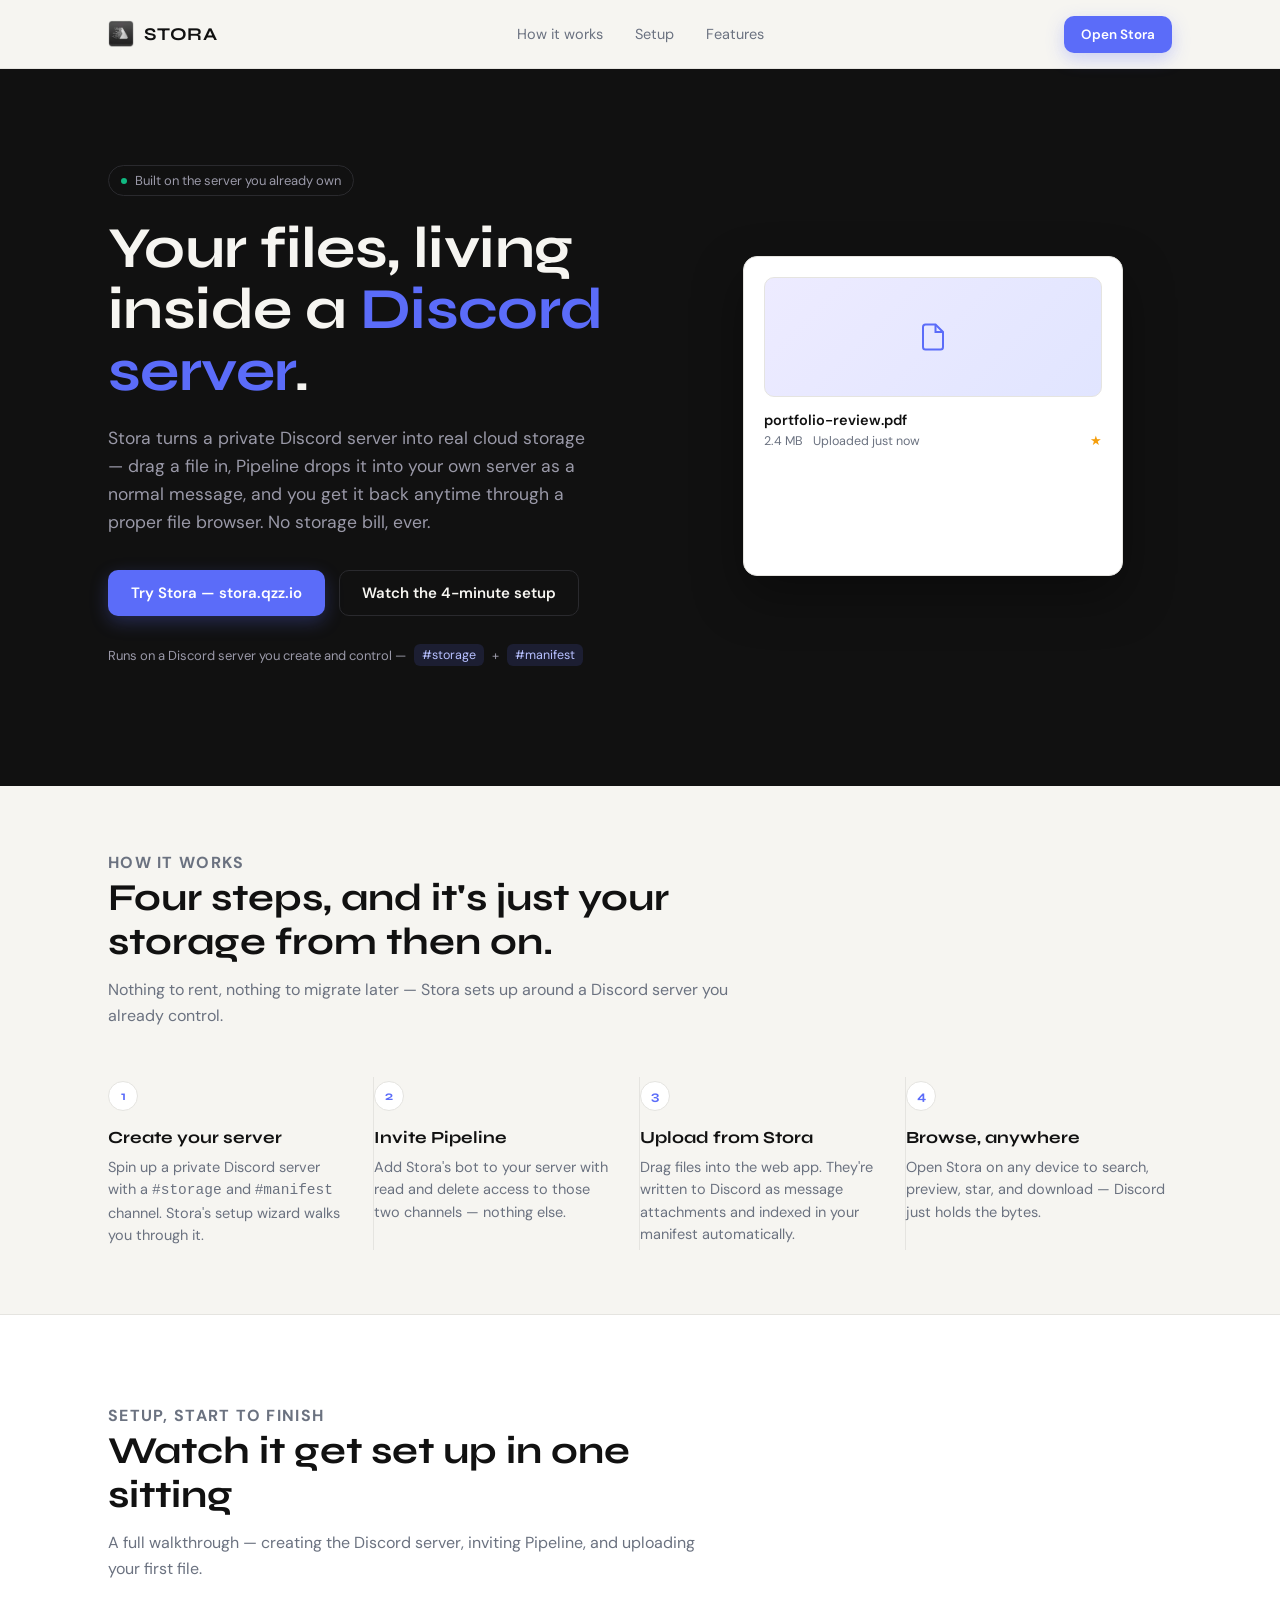
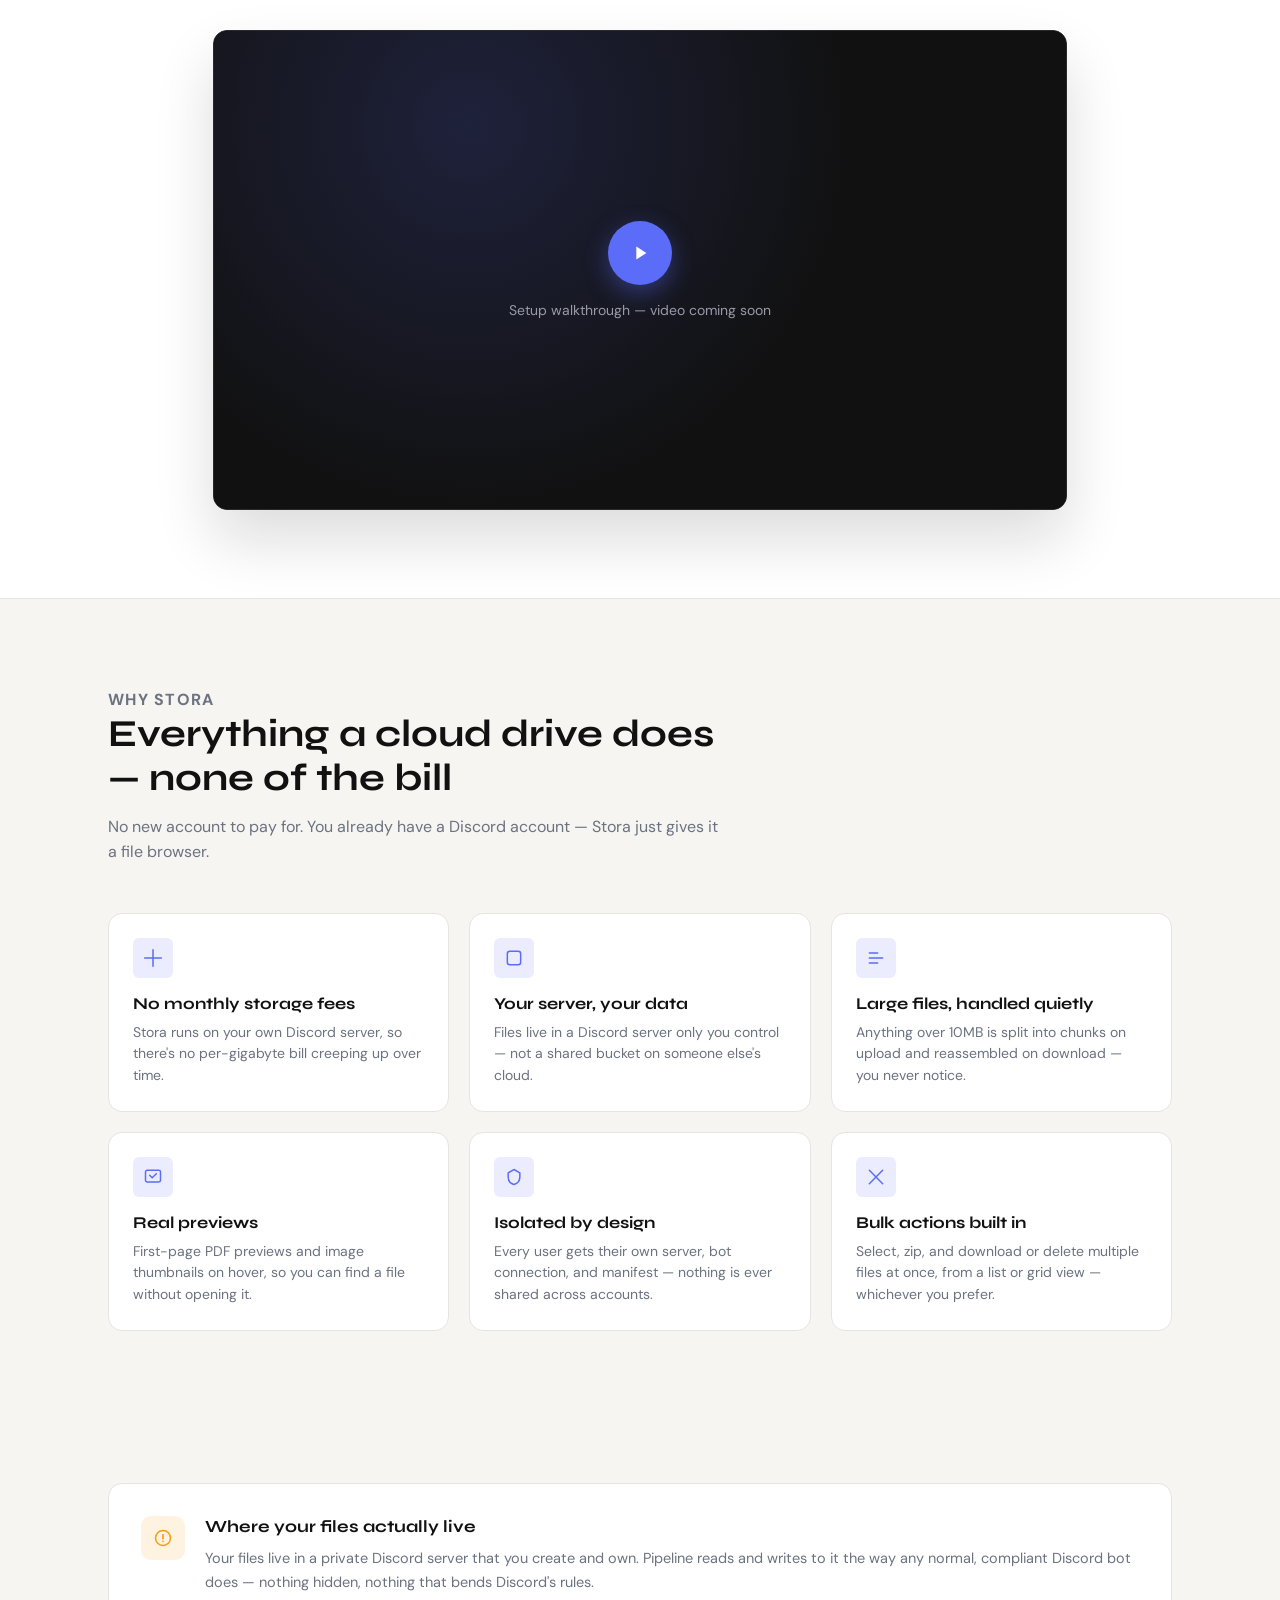
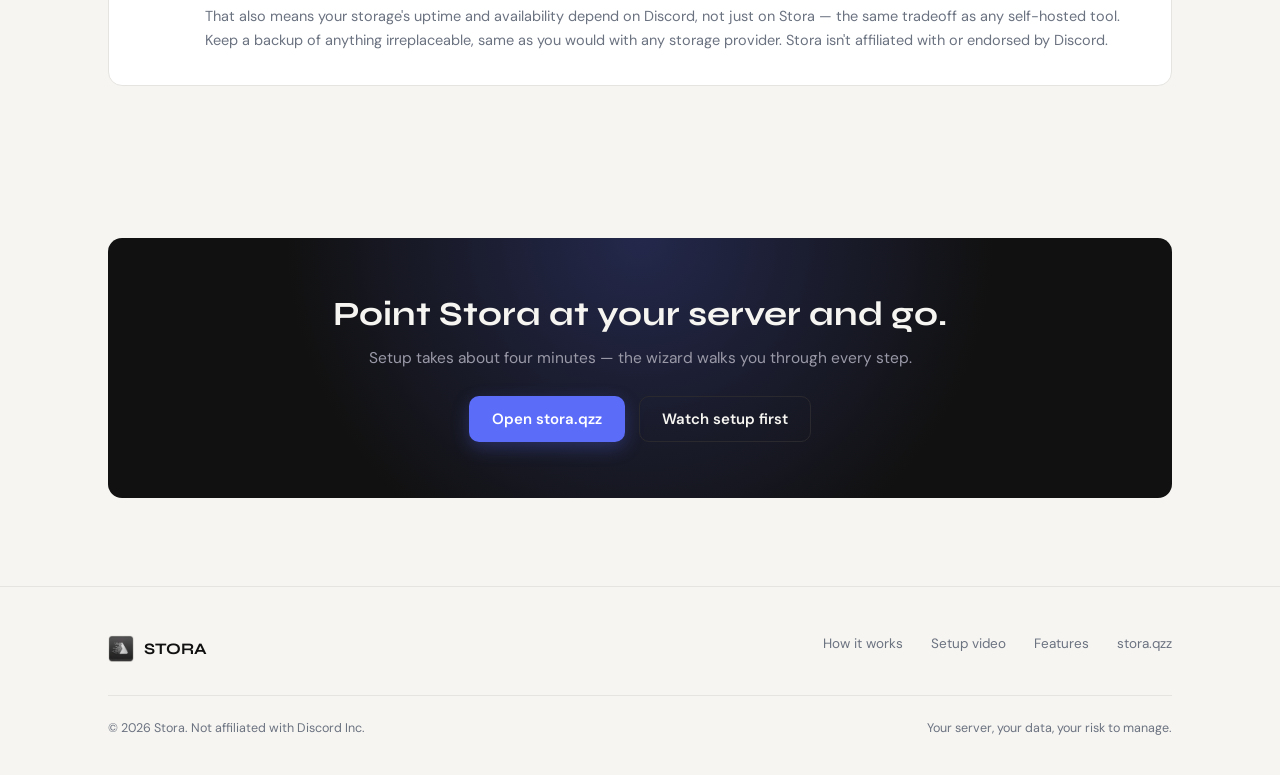
==== index.html @ 281d2543 "commit missing files" ====
<!doctype html>
<html lang="en">
<head>
  <meta charset="utf-8">
  <meta name="viewport" content="width=device-width, initial-scale=1">
  <title>Stora — Cloud storage that lives in your Discord server</title>
  <meta name="description" content="Stora turns a private Discord server into real personal cloud storage — no monthly fees, no third-party bucket, just your own server.">

  <link rel="preconnect" href="https://fonts.googleapis.com">
  <link rel="preconnect" href="https://fonts.gstatic.com" crossorigin>
  <link href="https://fonts.googleapis.com/css2?family=Syne:wght@600;700;800&family=DM+Sans:wght@400;500;600;700&display=swap" rel="stylesheet">

  <link rel="stylesheet" href="css/landing.css">
</head>
<body>

<nav class="landing-nav" data-landing-nav>
  <div class="container landing-nav__inner">
    <a href="#top" class="landing-nav__brand">
      <img src="imgs/Gemini_Generated_Image_ktj788ktj788ktj7-removebg-preview.png" alt="Stora logo" class="mark" style="height: 28px; width: auto; display: block;">
      STORA
    </a>

    <div class="landing-nav__links">
      <a href="#how-it-works">How it works</a>
      <a href="#video">Setup</a>
      <a href="#features">Features</a>
    </div>

    <a class="btn btn--primary btn--sm landing-nav__cta" href="https://stora.qzz.io">
      Open Stora
    </a>
  </div>
</nav>

<header class="hero" id="top">
  <div class="container hero__inner">
    <div>
      <span class="hero__eyebrow"><span class="dot"></span> Built on the server you already own</span>

      <h1>Your files, living<br>inside a <span class="accent-text">Discord server</span>.</h1>

      <p class="lede">
        Stora turns a private Discord server into real cloud storage — drag a file in,
        Pipeline drops it into your own server as a normal message, and you get it back
        anytime through a proper file browser. No storage bill, ever.
      </p>

      <div class="hero__actions">
        <a class="btn btn--primary" href="https://stora.qzz.io">
          Try Stora — stora.qzz.io
        </a>
        <a class="btn btn--ghost-dark" href="#video">Watch the 4-minute setup</a>
      </div>

      <div class="hero__meta">
        Runs on a Discord server you create and control — <code>#storage</code> + <code>#manifest</code>
      </div>
    </div>

    <div class="morph" aria-hidden="true">
      <div class="morph__stage">
        <div class="morph__card morph__card--discord">
          <div class="morph__row">
            <div class="morph__avatar">P</div>
            <div>
              <div class="morph__name">Pipeline <span class="morph__bot-tag">BOT</span> <span class="morph__timestamp">Today at 10:41 AM</span></div>
            </div>
          </div>
          <div class="morph__attachment">
            <div class="morph__file-icon">
              <svg width="18" height="18" viewBox="0 0 24 24" fill="none"><path d="M14 2H6a2 2 0 00-2 2v16a2 2 0 002 2h12a2 2 0 002-2V8l-6-6z" stroke="#fff" stroke-width="1.6"/><path d="M14 2v6h6" stroke="#fff" stroke-width="1.6"/></svg>
            </div>
            <div>
              <div style="font-weight:600;">portfolio-review.pdf</div>
              <div style="color:#949BA4; font-size:11.5px;">2.4 MB</div>
            </div>
          </div>
        </div>

        <div class="morph__card morph__card--stora">
          <div class="morph__file-thumb">
            <svg width="30" height="30" viewBox="0 0 24 24" fill="none"><path d="M14 2H6a2 2 0 00-2 2v16a2 2 0 002 2h12a2 2 0 002-2V8l-6-6z" stroke="#5B6CF9" stroke-width="1.6"/><path d="M14 2v6h6" stroke="#5B6CF9" stroke-width="1.6"/></svg>
          </div>
          <div class="morph__file-name">portfolio-review.pdf</div>
          <div class="morph__file-meta">
            <span>2.4 MB</span>
            <span>Uploaded just now</span>
            <span class="morph__star">★</span>
          </div>
        </div>
      </div>
    </div>
  </div>
</header>

<section class="section section--tight" id="how-it-works">
  <div class="container">
    <div class="section__head">
      <p class="section__eyebrow">How it works</p>
      <h2>Four steps, and it's just your storage from then on.</h2>
      <p>Nothing to rent, nothing to migrate later — Stora sets up around a Discord server you already control.</p>
    </div>

    <div class="steps">
      <div class="step">
        <div class="step__num">1</div>
        <h3>Create your server</h3>
        <p>Spin up a private Discord server with a <code>#storage</code> and <code>#manifest</code> channel. Stora's setup wizard walks you through it.</p>
      </div>
      <div class="step">
        <div class="step__num">2</div>
        <h3>Invite Pipeline</h3>
        <p>Add Stora's bot to your server with read and delete access to those two channels — nothing else.</p>
      </div>
      <div class="step">
        <div class="step__num">3</div>
        <h3>Upload from Stora</h3>
        <p>Drag files into the web app. They're written to Discord as message attachments and indexed in your manifest automatically.</p>
      </div>
      <div class="step">
        <div class="step__num">4</div>
        <h3>Browse, anywhere</h3>
        <p>Open Stora on any device to search, preview, star, and download — Discord just holds the bytes.</p>
      </div>
    </div>
  </div>
</section>

<section class="section video-section" id="video">
  <div class="container">
    <div class="section__head">
      <p class="section__eyebrow">Setup, start to finish</p>
      <h2>Watch it get set up in one sitting</h2>
      <p>A full walkthrough — creating the Discord server, inviting Pipeline, and uploading your first file.</p>
    </div>

    <div class="video-frame" data-video-frame>
      <div class="video-frame__placeholder" data-video-placeholder>
        <div class="video-frame__play">
          <svg width="22" height="22" viewBox="0 0 24 24" fill="none"><path d="M8 5v14l11-7L8 5z" fill="#fff"/></svg>
        </div>
        <span>Setup walkthrough — video coming soon</span>
      </div>
    </div>
  </div>
</section>

<section class="section" id="features">
  <div class="container">
    <div class="section__head">
      <p class="section__eyebrow">Why Stora</p>
      <h2>Everything a cloud drive does — none of the bill</h2>
      <p>No new account to pay for. You already have a Discord account — Stora just gives it a file browser.</p>
    </div>

    <div class="features-grid">
      <div class="feature-card">
        <div class="feature-card__icon">
          <svg width="20" height="20" viewBox="0 0 24 24" fill="none"><path d="M12 2v20M2 12h20" stroke="currentColor" stroke-width="1.8" stroke-linecap="round"/></svg>
        </div>
        <h3>No monthly storage fees</h3>
        <p>Stora runs on your own Discord server, so there's no per-gigabyte bill creeping up over time.</p>
      </div>

      <div class="feature-card">
        <div class="feature-card__icon">
          <svg width="20" height="20" viewBox="0 0 24 24" fill="none"><rect x="4" y="4" width="16" height="16" rx="3" stroke="currentColor" stroke-width="1.8"/></svg>
        </div>
        <h3>Your server, your data</h3>
        <p>Files live in a Discord server only you control — not a shared bucket on someone else's cloud.</p>
      </div>

      <div class="feature-card">
        <div class="feature-card__icon">
          <svg width="20" height="20" viewBox="0 0 24 24" fill="none"><path d="M4 12h16M4 6h10M4 18h10" stroke="currentColor" stroke-width="1.8" stroke-linecap="round"/></svg>
        </div>
        <h3>Large files, handled quietly</h3>
        <p>Anything over 10MB is split into chunks on upload and reassembled on download — you never notice.</p>
      </div>

      <div class="feature-card">
        <div class="feature-card__icon">
          <svg width="20" height="20" viewBox="0 0 24 24" fill="none"><rect x="3" y="4" width="18" height="14" rx="2" stroke="currentColor" stroke-width="1.8"/><path d="M8 10l3 3 5-5" stroke="currentColor" stroke-width="1.8" stroke-linecap="round" stroke-linejoin="round"/></svg>
        </div>
        <h3>Real previews</h3>
        <p>First-page PDF previews and image thumbnails on hover, so you can find a file without opening it.</p>
      </div>

      <div class="feature-card">
        <div class="feature-card__icon">
          <svg width="20" height="20" viewBox="0 0 24 24" fill="none"><path d="M12 3l7 4v5c0 4.5-3 8-7 9-4-1-7-4.5-7-9V7l7-4z" stroke="currentColor" stroke-width="1.8"/></svg>
        </div>
        <h3>Isolated by design</h3>
        <p>Every user gets their own server, bot connection, and manifest — nothing is ever shared across accounts.</p>
      </div>

      <div class="feature-card">
        <div class="feature-card__icon">
          <svg width="20" height="20" viewBox="0 0 24 24" fill="none"><path d="M4 4l16 16M4 20L20 4" stroke="currentColor" stroke-width="1.8" stroke-linecap="round"/></svg>
        </div>
        <h3>Bulk actions built in</h3>
        <p>Select, zip, and download or delete multiple files at once, from a list or grid view — whichever you prefer.</p>
      </div>
    </div>
  </div>
</section>

<section class="section section--tight">
  <div class="container">
    <div class="disclaimer">
      <div class="disclaimer__icon">
        <svg width="20" height="20" viewBox="0 0 24 24" fill="none"><path d="M12 8v5M12 16h.01" stroke="currentColor" stroke-width="2" stroke-linecap="round"/><circle cx="12" cy="12" r="9" stroke="currentColor" stroke-width="1.8"/></svg>
      </div>
      <div>
        <h3>Where your files actually live</h3>
        <p>
          Your files live in a private Discord server that you create and own. Pipeline reads and writes
          to it the way any normal, compliant Discord bot does — nothing hidden, nothing that bends
          Discord's rules.
        </p>
        <p>
          That also means your storage's uptime and availability depend on Discord, not just on Stora —
          the same tradeoff as any self-hosted tool. Keep a backup of anything irreplaceable, same as
          you would with any storage provider. Stora isn't affiliated with or endorsed by Discord.
        </p>
      </div>
    </div>
  </div>
</section>

<section class="section">
  <div class="container">
    <div class="final-cta">
      <h2>Point Stora at your server and go.</h2>
      <p>Setup takes about four minutes — the wizard walks you through every step.</p>
      <div class="final-cta__actions">
        <a class="btn btn--primary" href="https://stora.qzz">Open stora.qzz</a>
        <a class="btn btn--ghost-dark" href="#video">Watch setup first</a>
      </div>
    </div>
  </div>
</section>

<footer class="landing-footer">
  <div class="container">
    <div class="landing-footer__top">
      <a href="#top" class="landing-footer__brand">
        <img src="imgs/Gemini_Generated_Image_ktj788ktj788ktj7-removebg-preview.png" alt="Stora logo" class="mark" style="height: 28px; width: auto; display: block;">
        STORA
      </a>
      <nav class="landing-footer__links">
        <a href="#how-it-works">How it works</a>
        <a href="#video">Setup video</a>
        <a href="#features">Features</a>
        <a href="https://stora.qzz">stora.qzz</a>
      </nav>
    </div>
    <div class="landing-footer__bottom">
      <span>&copy; 2026 Stora. Not affiliated with Discord Inc.</span>
      <span>Your server, your data, your risk to manage.</span>
    </div>
  </div>
</footer>


<script src="js/landing.js"></script>
</body>
</html>
---- css/landing.css ----
/* ============================================================
   Stora Landing Page
   Tokens are lifted straight from the app itself, so the
   marketing page reads as a preview of the product, not a
   separate skin bolted on top of it.
   ============================================================ */

:root {
  --bg: #F6F5F1;
  --sidebar: #111111;
  --accent: #5B6CF9;
  --accent-dim: #4854c9;
  --text: #111111;
  --text-secondary: #6B7280;
  --border: #E5E4E0;
  --success: #10B981;
  --danger: #EF4444;
  --warning: #F59E0B;

  --on-dark-text: #F6F5F1;
  --on-dark-secondary: #9A99A8;
  --on-dark-border: #2A2A2E;

  --radius-sm: 6px;
  --radius-md: 10px;
  --radius-lg: 14px;

  --ease: 0.16s ease;

  --font-display: 'Syne', sans-serif;
  --font-body: 'DM Sans', sans-serif;
}

* { box-sizing: border-box; }

html { scroll-behavior: smooth; }

body {
  margin: 0;
  background: var(--bg);
  color: var(--text);
  font-family: var(--font-body);
  -webkit-font-smoothing: antialiased;
}

a { color: inherit; text-decoration: none; }

img, svg { display: block; max-width: 100%; }

.container {
  max-width: 1120px;
  margin: 0 auto;
  padding: 0 28px;
}

/* Respect reduced motion everywhere */
@media (prefers-reduced-motion: reduce) {
  html { scroll-behavior: auto; }
  * { animation-duration: 0.001ms !important; animation-iteration-count: 1 !important; transition-duration: 0.001ms !important; }
}

/* ---------------- Nav ---------------- */

.landing-nav {
  position: sticky;
  top: 0;
  z-index: 40;
  background: rgba(246, 245, 241, 0.86);
  backdrop-filter: blur(10px);
  border-bottom: 1px solid var(--border);
}

.landing-nav__inner {
  display: flex;
  align-items: center;
  justify-content: space-between;
  height: 68px;
}

.landing-nav__brand {
  display: flex;
  align-items: center;
  gap: 10px;
  font-family: var(--font-display);
  font-weight: 700;
  font-size: 18px;
  letter-spacing: 0.04em;
}

.landing-nav__brand .mark { width: 28px; height: 28px; }

.landing-nav__links {
  display: flex;
  align-items: center;
  gap: 32px;
}

.landing-nav__links a {
  font-size: 14.5px;
  color: var(--text-secondary);
  transition: color var(--ease);
}

.landing-nav__links a:hover { color: var(--text); }

.landing-nav__cta {
  display: none;
}

@media (min-width: 720px) {
  .landing-nav__cta { display: inline-flex; }
}

/* ---------------- Buttons ---------------- */

.btn {
  display: inline-flex;
  align-items: center;
  justify-content: center;
  gap: 8px;
  font-family: var(--font-body);
  font-weight: 600;
  font-size: 15px;
  padding: 12px 22px;
  border-radius: var(--radius-md);
  border: 1px solid transparent;
  cursor: pointer;
  transition: transform var(--ease), background var(--ease), border-color var(--ease), box-shadow var(--ease);
  white-space: nowrap;
}

.btn:focus-visible {
  outline: 2px solid var(--accent);
  outline-offset: 2px;
}

.btn--primary {
  background: var(--accent);
  color: #fff;
  box-shadow: 0 6px 18px rgba(91, 108, 249, 0.28);
}

.btn--primary:hover { background: var(--accent-dim); transform: translateY(-1px); }

.btn--ghost-dark {
  background: transparent;
  color: var(--on-dark-text);
  border-color: var(--on-dark-border);
}

.btn--ghost-dark:hover { border-color: var(--accent); color: #fff; }

.btn--ghost-light {
  background: transparent;
  color: var(--text);
  border-color: var(--border);
}

.btn--ghost-light:hover { border-color: var(--accent); color: var(--accent); }

.btn--sm { padding: 9px 16px; font-size: 13.5px; }

/* ---------------- Hero ---------------- */

.hero {
  background: var(--sidebar);
  color: var(--on-dark-text);
  padding: 96px 0 120px;
  position: relative;
  overflow: hidden;
}

.hero__inner {
  display: grid;
  grid-template-columns: 1fr;
  gap: 56px;
  align-items: center;
}

@media (min-width: 960px) {
  .hero__inner { grid-template-columns: 1.05fr 0.95fr; }
}

.hero__eyebrow {
  display: inline-flex;
  align-items: center;
  gap: 8px;
  font-size: 13px;
  color: var(--on-dark-secondary);
  border: 1px solid var(--on-dark-border);
  padding: 6px 12px;
  border-radius: 999px;
  margin-bottom: 22px;
}

.hero__eyebrow .dot {
  width: 6px;
  height: 6px;
  border-radius: 50%;
  background: var(--success);
}

.hero h1 {
  font-family: var(--font-display);
  font-weight: 700;
  font-size: clamp(36px, 5.4vw, 58px);
  line-height: 1.06;
  letter-spacing: -0.01em;
  margin: 0 0 22px;
}

.hero h1 .accent-text { color: var(--accent); }

.hero p.lede {
  font-size: 17.5px;
  line-height: 1.6;
  color: var(--on-dark-secondary);
  max-width: 480px;
  margin: 0 0 34px;
}

.hero__actions {
  display: flex;
  flex-wrap: wrap;
  gap: 14px;
}

.hero__meta {
  margin-top: 28px;
  font-size: 13px;
  color: var(--on-dark-secondary);
  display: flex;
  align-items: center;
  gap: 8px;
}

.hero__meta code {
  font-family: var(--font-body);
  background: rgba(91, 108, 249, 0.14);
  color: #B7C0FF;
  padding: 3px 8px;
  border-radius: var(--radius-sm);
  font-size: 12.5px;
}

/* Signature visual: a Discord message bubble morphing into a Stora file card */

.morph {
  position: relative;
  height: 380px;
  display: flex;
  align-items: center;
  justify-content: center;
}

.morph__stage {
  position: relative;
  width: 100%;
  max-width: 380px;
  height: 320px;
}

.morph__card {
  position: absolute;
  inset: 0;
  border-radius: var(--radius-lg);
  padding: 20px;
  transition: opacity 0.5s ease, transform 0.5s ease;
}

.morph__card--discord {
  background: #2B2D31;
  border: 1px solid #1E1F22;
  color: #DBDEE1;
  animation: morph-discord 6s ease-in-out infinite;
}

.morph__card--stora {
  background: #fff;
  border: 1px solid var(--border);
  color: var(--text);
  box-shadow: 0 20px 50px rgba(0,0,0,0.35);
  animation: morph-stora 6s ease-in-out infinite;
}

@keyframes morph-discord {
  0%, 38% { opacity: 1; transform: translateY(0) scale(1); }
  50%, 100% { opacity: 0; transform: translateY(-8px) scale(0.98); }
}

@keyframes morph-stora {
  0%, 38% { opacity: 0; transform: translateY(8px) scale(0.98); }
  50%, 100% { opacity: 1; transform: translateY(0) scale(1); }
}

@media (prefers-reduced-motion: reduce) {
  .morph__card--discord, .morph__card--stora { animation: none; }
  .morph__card--discord { opacity: 1; }
  .morph__card--stora { opacity: 0; }
}

.morph__row { display: flex; gap: 12px; align-items: flex-start; margin-bottom: 14px; }

.morph__avatar {
  width: 36px; height: 36px; border-radius: 50%;
  background: var(--accent);
  display: flex; align-items: center; justify-content: center;
  font-family: var(--font-display); font-weight: 700; font-size: 14px; color: #fff;
  flex-shrink: 0;
}

.morph__name { font-weight: 600; font-size: 14px; margin-bottom: 2px; }
.morph__bot-tag {
  background: var(--accent); color: #fff; font-size: 10px; font-weight: 700;
  padding: 1px 5px; border-radius: 4px; margin-left: 6px; vertical-align: middle;
}
.morph__timestamp { color: #949BA4; font-size: 11.5px; font-weight: 400; }

.morph__attachment {
  margin-top: 8px;
  background: #1E1F22;
  border: 1px solid #3a3c41;
  border-radius: var(--radius-sm);
  padding: 10px 12px;
  display: flex;
  align-items: center;
  gap: 10px;
  font-size: 13px;
}

.morph__file-icon {
  width: 34px; height: 34px; border-radius: var(--radius-sm);
  background: var(--accent);
  display: flex; align-items: center; justify-content: center;
  flex-shrink: 0;
}

.morph__file-thumb {
  height: 120px;
  border-radius: var(--radius-md);
  background: linear-gradient(135deg, #EDEBFF, #E1E5FF);
  display: flex;
  align-items: center;
  justify-content: center;
  margin-bottom: 14px;
  border: 1px solid var(--border);
}

.morph__file-name { font-weight: 600; font-size: 14.5px; margin-bottom: 4px; }
.morph__file-meta { color: var(--text-secondary); font-size: 12.5px; display: flex; gap: 10px; }
.morph__star { color: var(--warning); margin-left: auto; }

/* ---------------- Section shell ---------------- */

.section {
  padding: 88px 0;
}

.section--tight { padding: 64px 0; }

.section__head {
  max-width: 620px;
  margin: 0 0 48px;
}

.section__eyebrow {
  font-size: 13px;
  font-weight: 700;
  letter-spacing: 0.08em;
  text-transform: uppercase;
  color: var(--accent);
  margin: 0 0 12px;
}

.section__head h2 {
  font-family: var(--font-display);
  font-weight: 700;
  font-size: clamp(28px, 3.4vw, 38px);
  line-height: 1.15;
  margin: 0 0 14px;
}

.section__head p {
  color: var(--text-secondary);
  font-size: 16px;
  line-height: 1.6;
  margin: 0;
}

/* ---------------- How it works ---------------- */

.steps {
  display: grid;
  grid-template-columns: 1fr;
  gap: 0;
  border-top: 1px solid var(--border);
}

@media (min-width: 760px) {
  .steps { grid-template-columns: repeat(4, 1fr); border-top: none; }
}

.step {
  padding: 28px 0;
  border-bottom: 1px solid var(--border);
  position: relative;
}

@media (min-width: 760px) {
  .step {
    padding: 4px 24px 4px 0;
    border-bottom: none;
    border-right: 1px solid var(--border);
  }
  .step:last-child { border-right: none; padding-right: 0; }
}

.step__num {
  font-family: var(--font-display);
  font-size: 13px;
  font-weight: 700;
  color: var(--accent);
  border: 1px solid var(--border);
  width: 30px;
  height: 30px;
  border-radius: 50%;
  display: flex;
  align-items: center;
  justify-content: center;
  margin-bottom: 16px;
  background: #fff;
}

.step h3 {
  font-family: var(--font-display);
  font-size: 17px;
  margin: 0 0 8px;
}

.step p {
  font-size: 14.5px;
  color: var(--text-secondary);
  line-height: 1.55;
  margin: 0;
}

/* ---------------- Video ---------------- */

.video-section { background: #fff; border-top: 1px solid var(--border); border-bottom: 1px solid var(--border); }

.video-frame {
  position: relative;
  border-radius: var(--radius-lg);
  overflow: hidden;
  background: var(--sidebar);
  aspect-ratio: 16 / 9;
  border: 1px solid var(--on-dark-border);
  box-shadow: 0 30px 60px rgba(17,17,17,0.14);
  max-width: 1000px;
  max-height: 480px;
  margin: 0 auto;
}

.video-frame__embed {
  position: absolute;
  inset: 0;
  width: 100%;
  height: 100%;
  border: 0;
  object-fit: contain;
  background: #000;
}

.video-frame__placeholder {
  position: absolute;
  inset: 0;
  display: flex;
  flex-direction: column;
  align-items: center;
  justify-content: center;
  gap: 16px;
  color: var(--on-dark-secondary);
  background:
    radial-gradient(circle at 30% 20%, rgba(91,108,249,0.18), transparent 55%),
    var(--sidebar);
}

.video-frame__play {
  width: 64px;
  height: 64px;
  border-radius: 50%;
  background: var(--accent);
  display: flex;
  align-items: center;
  justify-content: center;
  box-shadow: 0 8px 24px rgba(91,108,249,0.4);
}

.video-frame__placeholder span {
  font-size: 14px;
}

.video-frame__note {
  margin-top: 14px;
  font-size: 13px;
  color: var(--text-secondary);
  text-align: center;
}

/* ---------------- Features ---------------- */

.features-grid {
  display: grid;
  grid-template-columns: 1fr;
  gap: 20px;
}

@media (min-width: 620px) {
  .features-grid { grid-template-columns: repeat(2, 1fr); }
}

@media (min-width: 960px) {
  .features-grid { grid-template-columns: repeat(3, 1fr); }
}

.feature-card {
  background: #fff;
  border: 1px solid var(--border);
  border-radius: var(--radius-lg);
  padding: 24px;
  transition: transform var(--ease), border-color var(--ease), box-shadow var(--ease);
}

.feature-card:hover {
  transform: translateY(-3px);
  border-color: var(--accent);
  box-shadow: 0 14px 30px rgba(17,17,17,0.06);
}

.feature-card__icon {
  width: 40px;
  height: 40px;
  border-radius: var(--radius-sm);
  background: rgba(91,108,249,0.12);
  color: var(--accent);
  display: flex;
  align-items: center;
  justify-content: center;
  margin-bottom: 16px;
}

.feature-card h3 {
  font-family: var(--font-display);
  font-size: 16.5px;
  margin: 0 0 8px;
}

.feature-card p {
  font-size: 14px;
  color: var(--text-secondary);
  line-height: 1.55;
  margin: 0;
}

/* ---------------- Disclaimer ---------------- */

.disclaimer {
  background: #fff;
  border: 1px solid var(--border);
  border-radius: var(--radius-lg);
  padding: 32px;
  display: grid;
  grid-template-columns: auto 1fr;
  gap: 20px;
  align-items: flex-start;
}

.disclaimer__icon {
  width: 44px;
  height: 44px;
  border-radius: var(--radius-md);
  background: rgba(245, 158, 11, 0.12);
  color: var(--warning);
  display: flex;
  align-items: center;
  justify-content: center;
  flex-shrink: 0;
}

.disclaimer h3 {
  font-family: var(--font-display);
  font-size: 17px;
  margin: 0 0 10px;
}

.disclaimer p {
  font-size: 14.5px;
  line-height: 1.65;
  color: var(--text-secondary);
  margin: 0 0 10px;
}

.disclaimer p:last-child { margin-bottom: 0; }

.disclaimer a { color: var(--accent); font-weight: 600; }
.disclaimer a:hover { text-decoration: underline; }

@media (max-width: 560px) {
  .disclaimer { grid-template-columns: 1fr; }
}

/* ---------------- Final CTA ---------------- */

.final-cta {
  background: var(--sidebar);
  color: var(--on-dark-text);
  border-radius: var(--radius-lg);
  padding: 56px 40px;
  text-align: center;
  position: relative;
  overflow: hidden;
}

.final-cta::before {
  content: '';
  position: absolute;
  inset: 0;
  background: radial-gradient(circle at 50% 0%, rgba(91,108,249,0.25), transparent 60%);
}

.final-cta > * { position: relative; }

.final-cta h2 {
  font-family: var(--font-display);
  font-size: clamp(26px, 3vw, 34px);
  margin: 0 0 14px;
}

.final-cta p {
  color: var(--on-dark-secondary);
  font-size: 15.5px;
  margin: 0 0 28px;
}

.final-cta__actions {
  display: flex;
  justify-content: center;
  gap: 14px;
  flex-wrap: wrap;
}

/* ---------------- Footer ---------------- */

.landing-footer {
  border-top: 1px solid var(--border);
  padding: 48px 0 40px;
}

.landing-footer__top {
  display: flex;
  flex-wrap: wrap;
  justify-content: space-between;
  gap: 24px;
  margin-bottom: 32px;
}

.landing-footer__brand {
  display: flex;
  align-items: center;
  gap: 10px;
  font-family: var(--font-display);
  font-weight: 700;
  font-size: 16px;
}

.landing-footer__brand .mark { width: 24px; height: 24px; }

.landing-footer__links {
  display: flex;
  gap: 28px;
  flex-wrap: wrap;
}

.landing-footer__links a {
  font-size: 13.5px;
  color: var(--text-secondary);
  transition: color var(--ease);
}

.landing-footer__links a:hover { color: var(--accent); }

.landing-footer__bottom {
  border-top: 1px solid var(--border);
  padding-top: 24px;
  display: flex;
  flex-wrap: wrap;
  justify-content: space-between;
  gap: 12px;
  font-size: 12.5px;
  color: var(--text-secondary);
}

.landing-footer__bottom a { color: var(--text-secondary); }
.landing-footer__bottom a:hover { color: var(--accent); }
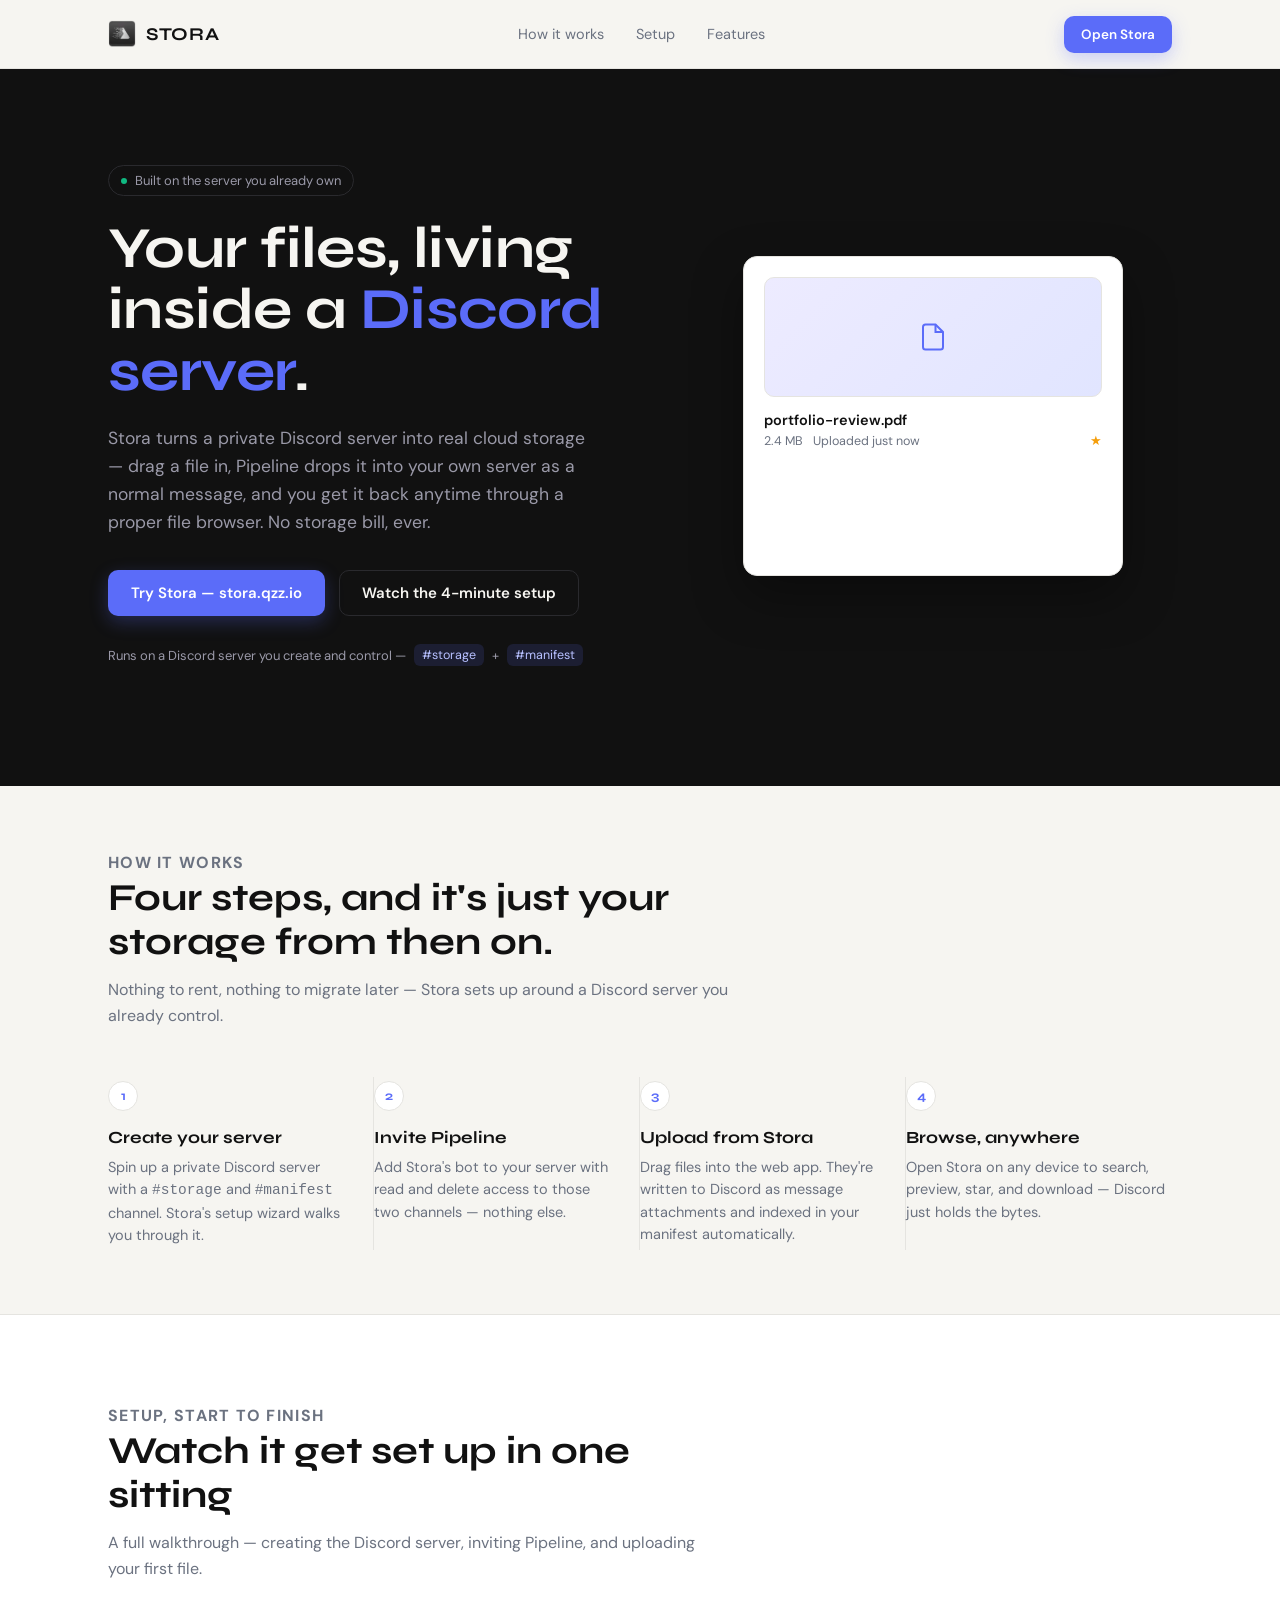
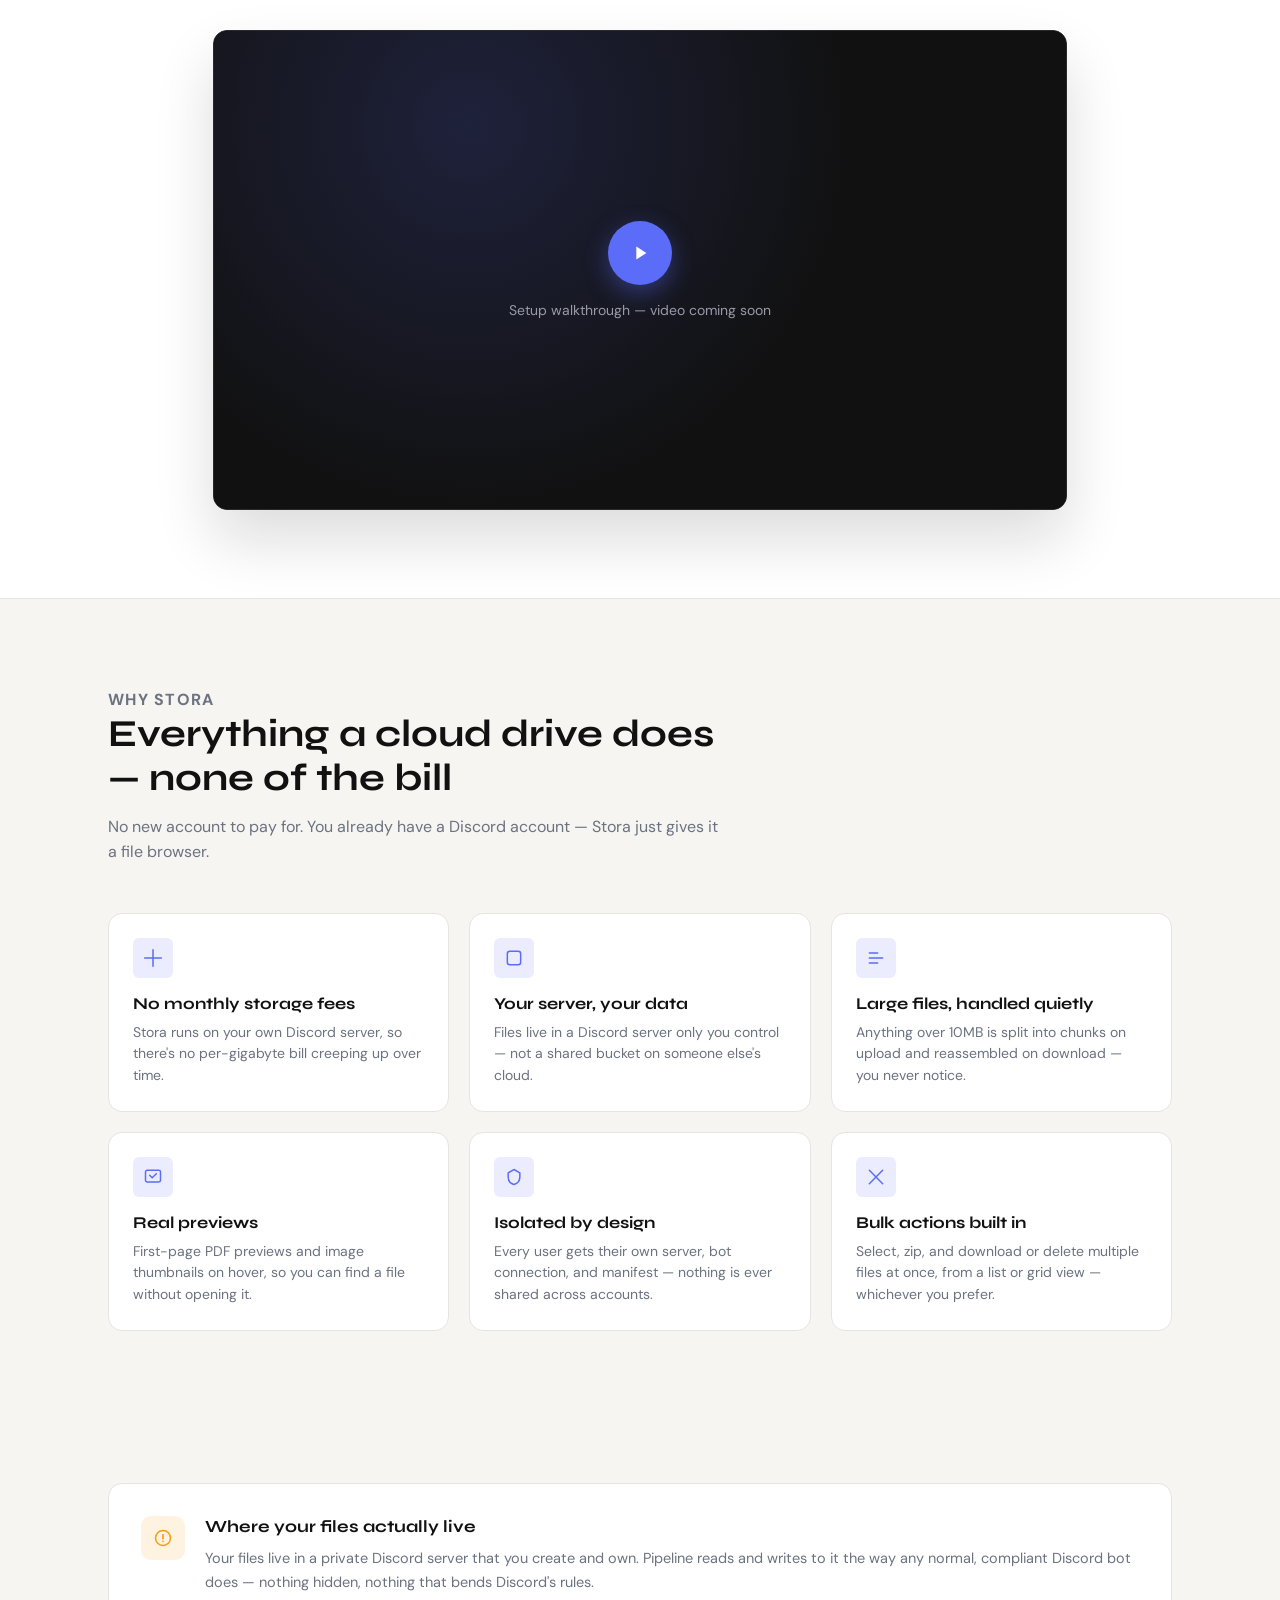
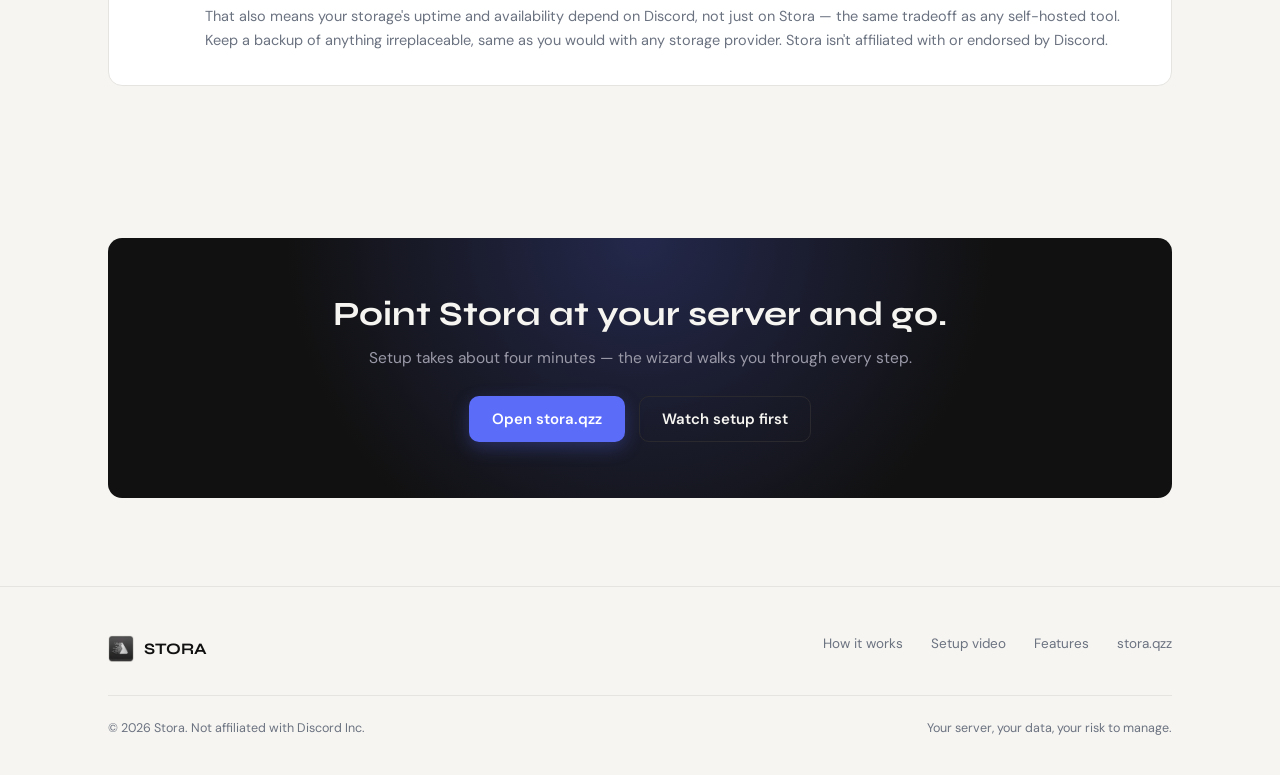
==== commit bdd7cf4a: "your current work" ====
--- a/index.html
+++ b/index.html
@@ -17,19 +17,28 @@
 <nav class="landing-nav" data-landing-nav>
   <div class="container landing-nav__inner">
     <a href="#top" class="landing-nav__brand">
-      <img src="imgs/Gemini_Generated_Image_ktj788ktj788ktj7-removebg-preview.png" alt="Stora logo" class="mark" style="height: 28px; width: auto; display: block;">
+      <img src="imgs/Gemini_Generated_Image_ktj788ktj788ktj7-removebg-preview.png" alt="Stora logo" class="mark">
       STORA
     </a>
 
-    <div class="landing-nav__links">
+    <div class="landing-nav__links" data-nav-links>
       <a href="#how-it-works">How it works</a>
       <a href="#video">Setup</a>
       <a href="#features">Features</a>
-    </div>
-
-    <a class="btn btn--primary btn--sm landing-nav__cta" href="https://stora.qzz.io">
+      <a class="btn btn--primary btn--sm landing-nav__cta landing-nav__cta--mobile" href="https://stora.qzz">
+        Open Stora
+      </a>
+    </div>
+
+    <a class="btn btn--primary btn--sm landing-nav__cta" href="https://stora.qzz">
       Open Stora
     </a>
+
+    <button class="landing-nav__toggle" data-nav-toggle aria-label="Toggle menu" aria-expanded="false">
+      <span></span>
+      <span></span>
+      <span></span>
+    </button>
   </div>
 </nav>
 
--- a/css/landing.css
+++ b/css/landing.css
@@ -95,21 +95,98 @@
   gap: 32px;
 }
 
-.landing-nav__links a {
+.landing-nav__links a:not(.btn) {
   font-size: 14.5px;
   color: var(--text-secondary);
   transition: color var(--ease);
 }
 
-.landing-nav__links a:hover { color: var(--text); }
-
-.landing-nav__cta {
+.landing-nav__links a:not(.btn):hover { color: var(--text); }
+/* 111111111111111222222222222222222221 */
+.btn.landing-nav__cta {
   display: none;
 }
 
+.landing-nav__toggle {
+  display: none;
+  flex-direction: column;
+  justify-content: center;
+  align-items: center;
+  gap: 4px;
+  width: 36px;
+  height: 36px;
+  padding: 0;
+  border: 1px solid var(--border);
+  border-radius: var(--radius-sm);
+  background: #fff;
+  cursor: pointer;
+}
+
+.landing-nav__toggle span {
+  display: block;
+  width: 16px;
+  height: 2px;
+  background: var(--text);
+  border-radius: 1px;
+  transition: transform var(--ease), opacity var(--ease);
+}
+
+.landing-nav__toggle[aria-expanded="true"] span:nth-child(1) { transform: translateY(6px) rotate(45deg); }
+.landing-nav__toggle[aria-expanded="true"] span:nth-child(2) { opacity: 0; }
+.landing-nav__toggle[aria-expanded="true"] span:nth-child(3) { transform: translateY(-6px) rotate(-45deg); }
+
 @media (min-width: 720px) {
-  .landing-nav__cta { display: inline-flex; }
-}
+  .btn.landing-nav__cta:not(.landing-nav__cta--mobile) {
+    display: inline-flex;
+  }
+}
+
+/* Below 720px: hide the inline links row and swap in a hamburger that
+   reveals a dropdown panel instead, so the nav never wraps or overflows. */
+@media (max-width: 719px) {
+  .landing-nav__toggle { display: inline-flex; }
+
+  
+
+  .landing-nav__links {
+    position: absolute;
+    top: 100%;
+    left: 0;
+    right: 0;
+    flex-direction: column;
+    align-items: stretch;
+    gap: 2px;
+    background: var(--bg);
+    border-bottom: 1px solid var(--border);
+    padding: 8px 28px 16px;
+    box-shadow: 0 12px 24px rgba(17,17,17,0.06);
+    max-height: 0;
+    overflow: hidden;
+    opacity: 0;
+    pointer-events: none;
+    transition: max-height 0.22s ease, opacity 0.18s ease;
+    
+  }
+
+  .landing-nav__links a:not(.btn) {
+    padding: 12px 4px;
+    border-bottom: 1px solid var(--border);
+    font-size: 15px;
+  }
+
+  .landing-nav__links.is-open {
+    max-height: 320px;
+    opacity: 1;
+    pointer-events: auto;
+  }
+
+  .btn.landing-nav__cta--mobile {
+    display: inline-flex;
+    margin-top: 12px;
+  }
+}
+
+.landing-nav__inner { position: relative; }
 
 /* ---------------- Buttons ---------------- */
 
@@ -260,6 +337,11 @@
   height: 320px;
 }
 
+@media (max-width: 600px) {
+  .morph { height: 260px; }
+  .morph__stage { height: 220px; }
+}
+
 .morph__card {
   position: absolute;
   inset: 0;
@@ -357,6 +439,14 @@
 }
 
 .section--tight { padding: 64px 0; }
+
+@media (max-width: 600px) {
+  .hero { padding: 48px 0 56px; }
+  .section { padding: 52px 0; }
+  .section--tight { padding: 40px 0; }
+  .final-cta { padding: 40px 24px; }
+  .container { padding: 0 20px; }
+}
 
 .section__head {
   max-width: 620px;
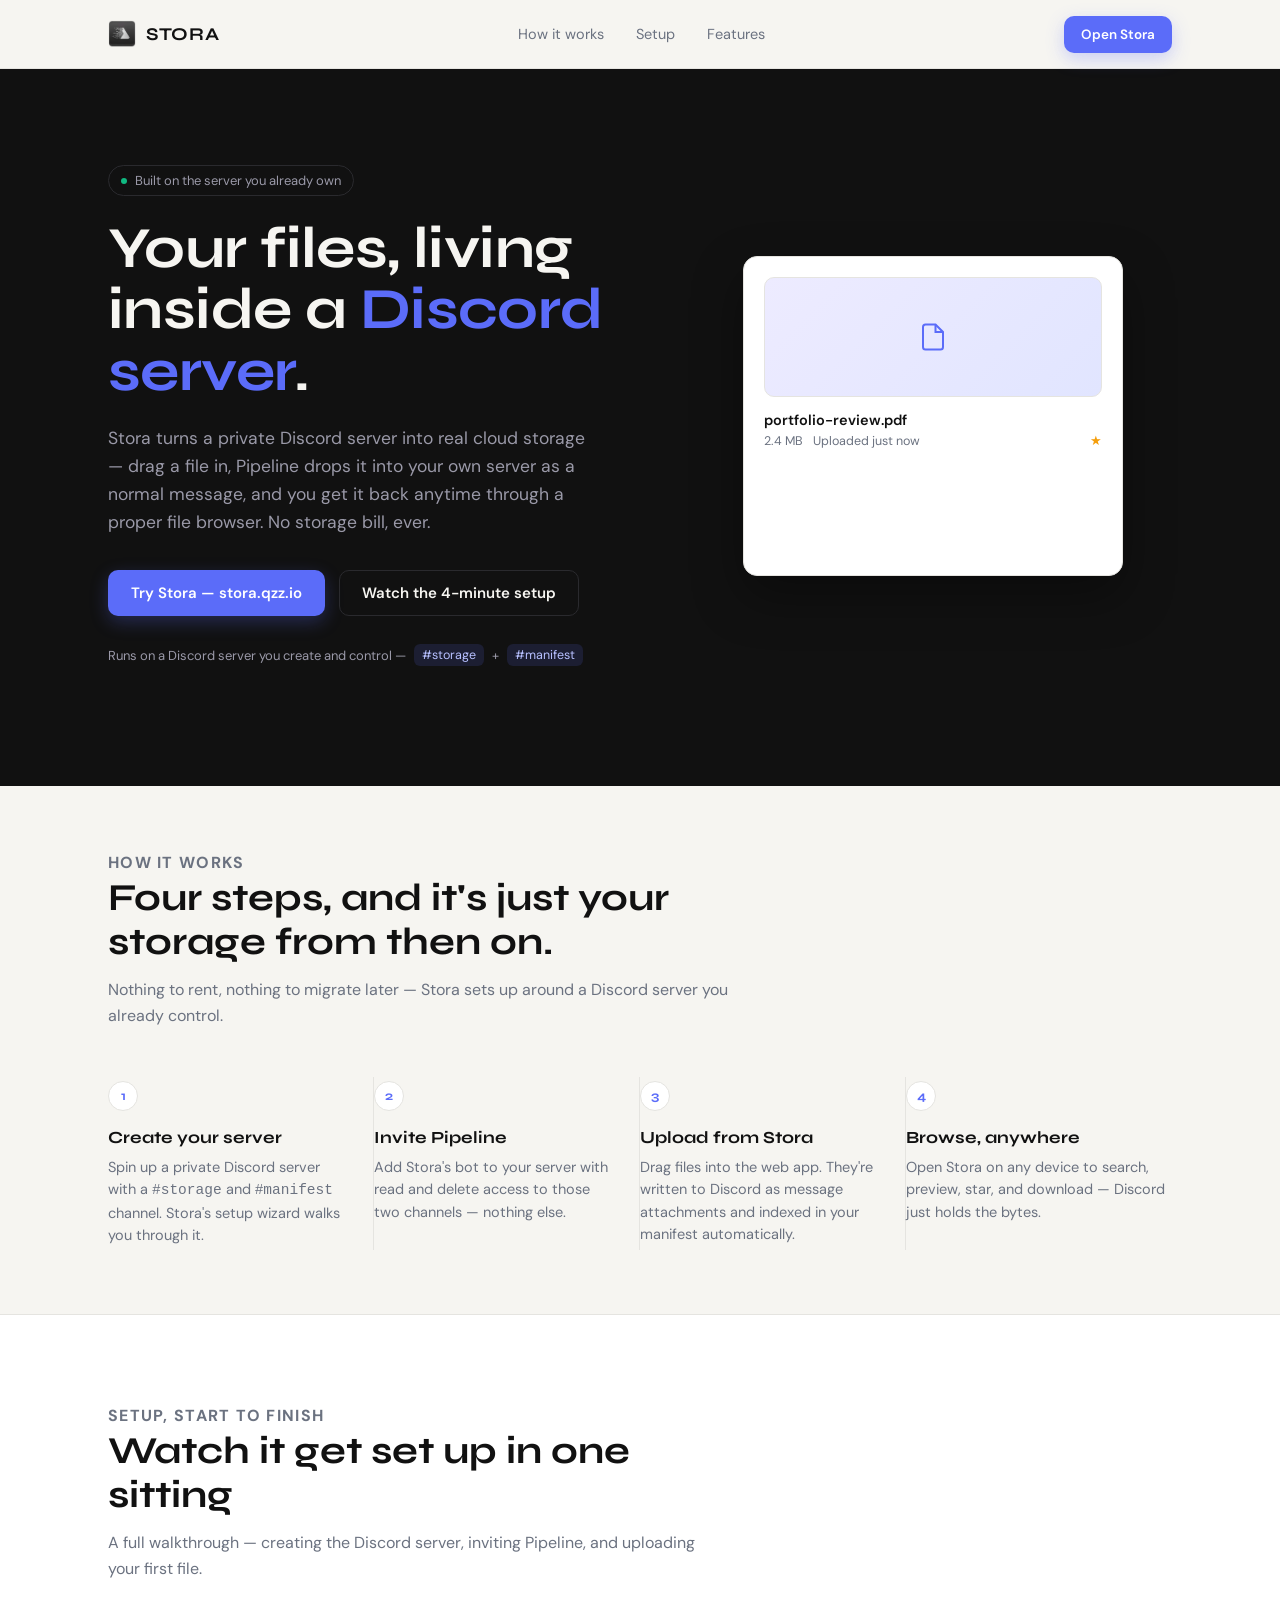
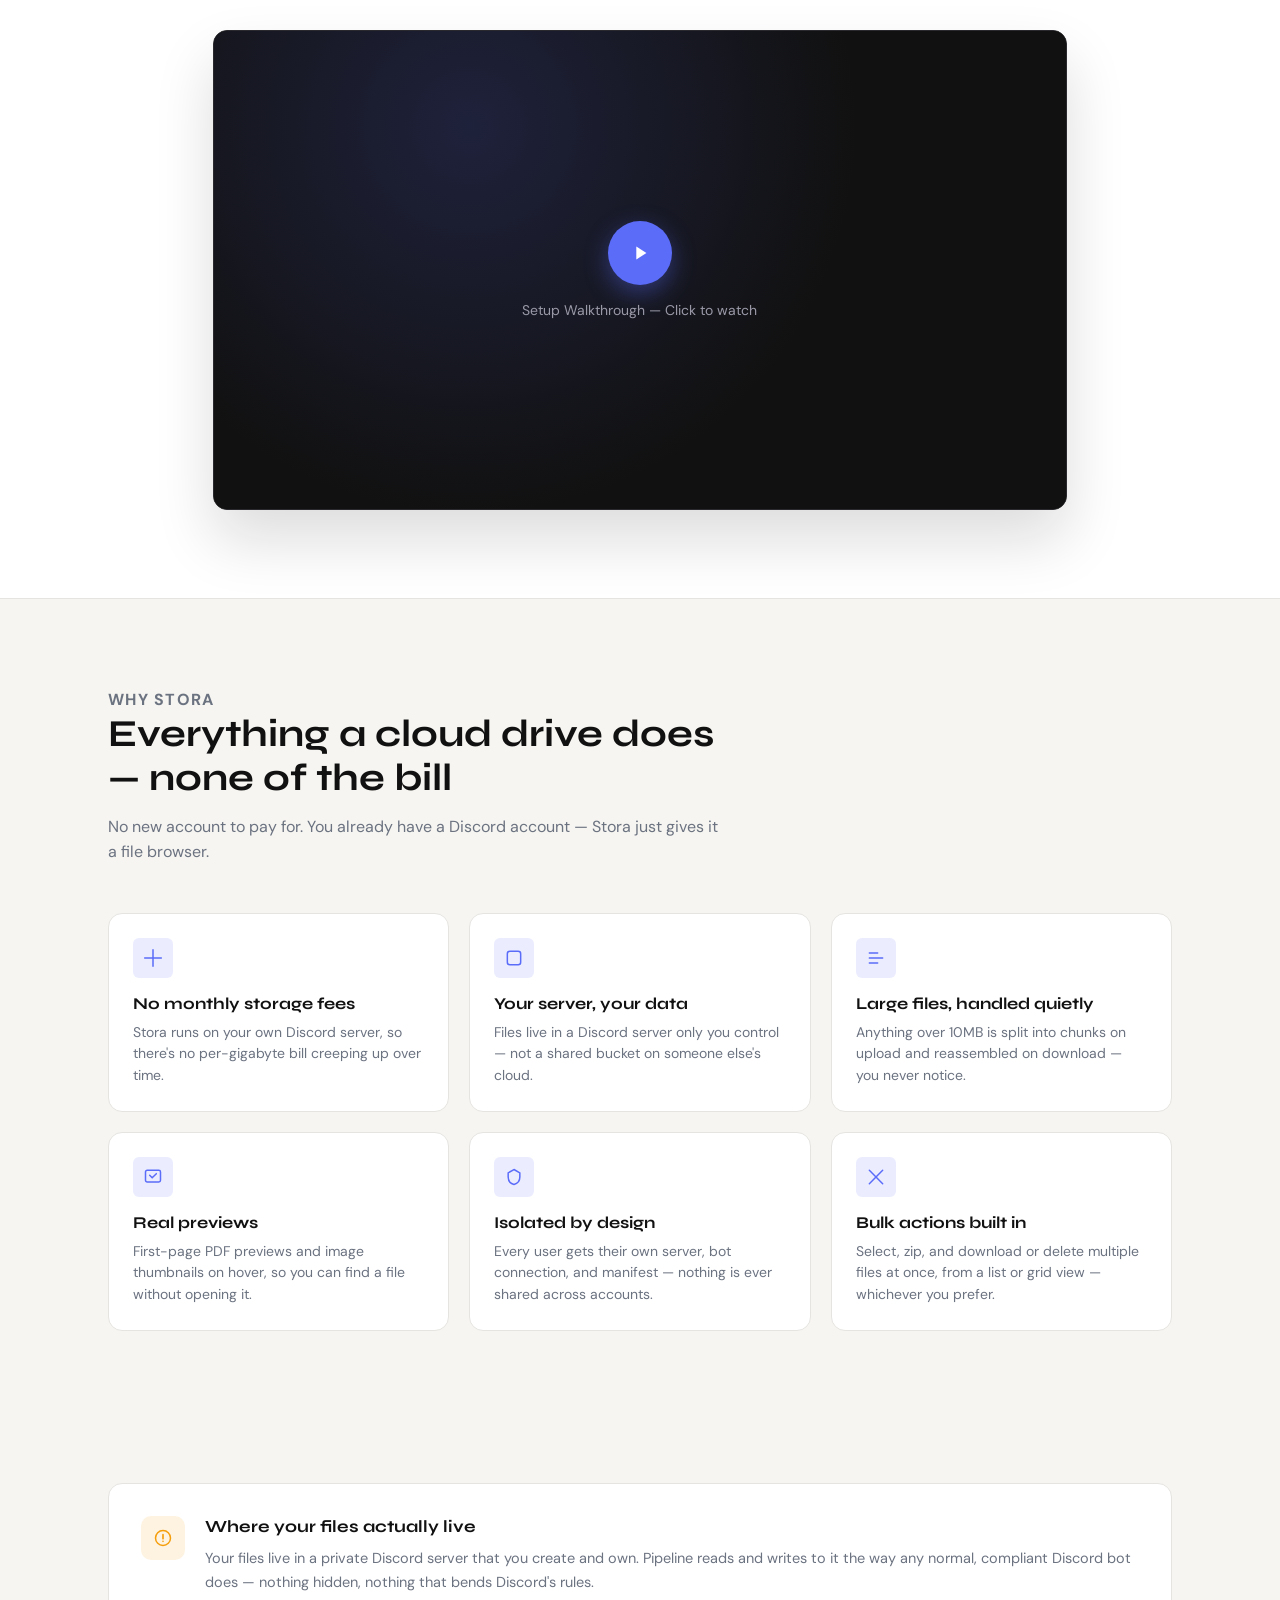
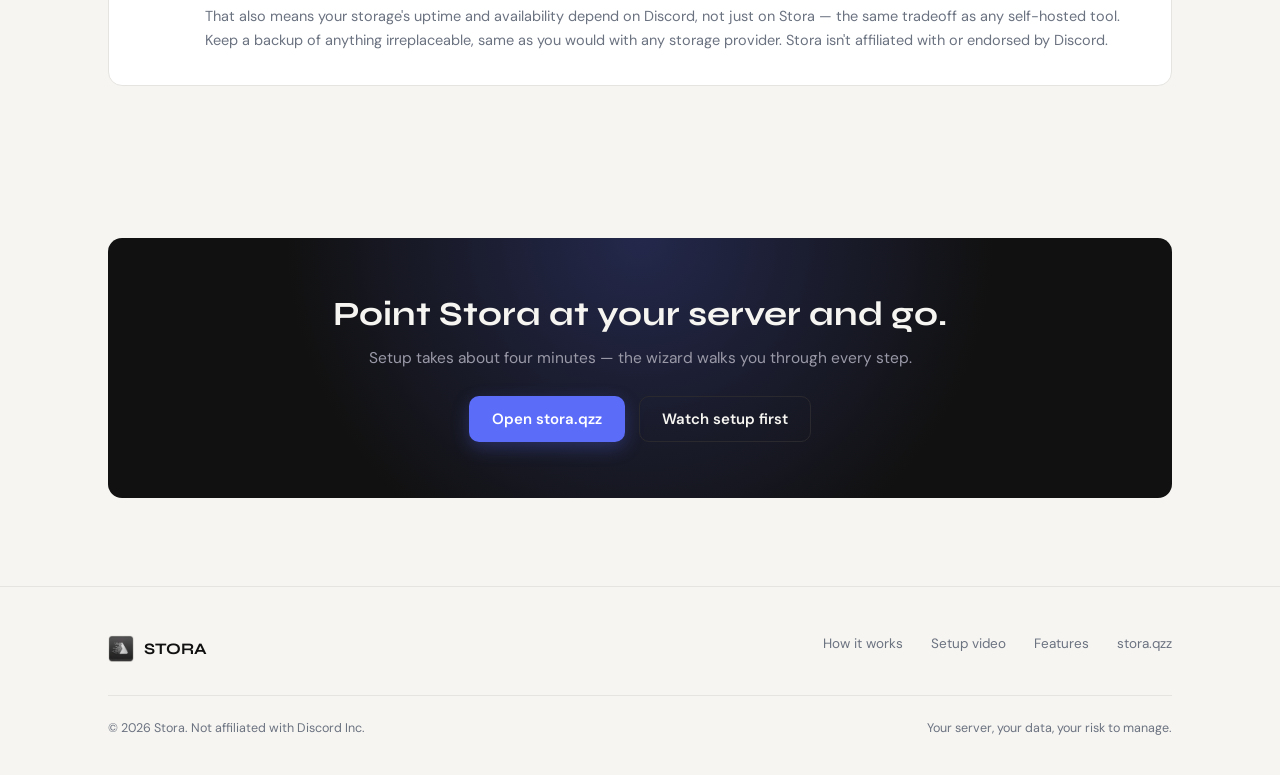
==== commit 52666009: "commit setting up walkthrough section" ====
--- a/index.html
+++ b/index.html
@@ -149,7 +149,7 @@
         <div class="video-frame__play">
           <svg width="22" height="22" viewBox="0 0 24 24" fill="none"><path d="M8 5v14l11-7L8 5z" fill="#fff"/></svg>
         </div>
-        <span>Setup walkthrough — video coming soon</span>
+        <span>Setup Walkthrough — Click to watch</span>
       </div>
     </div>
   </div>
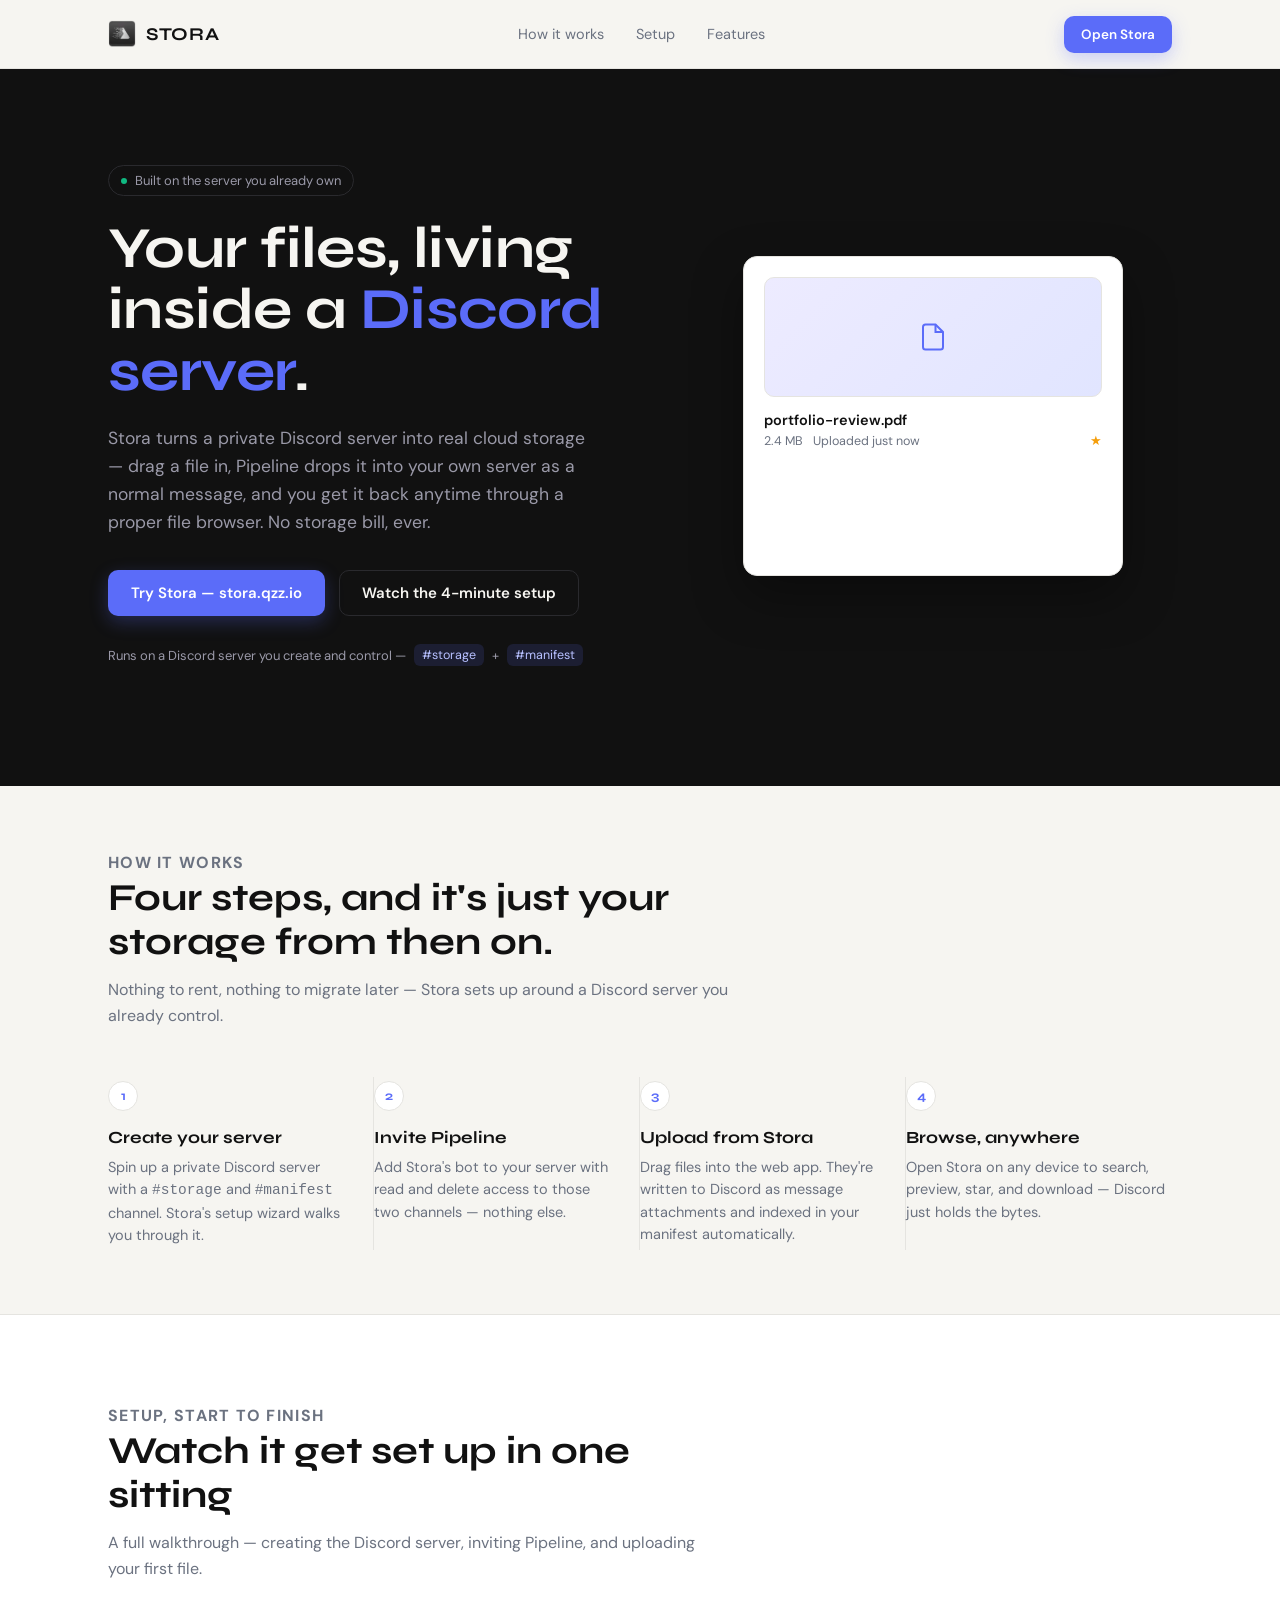
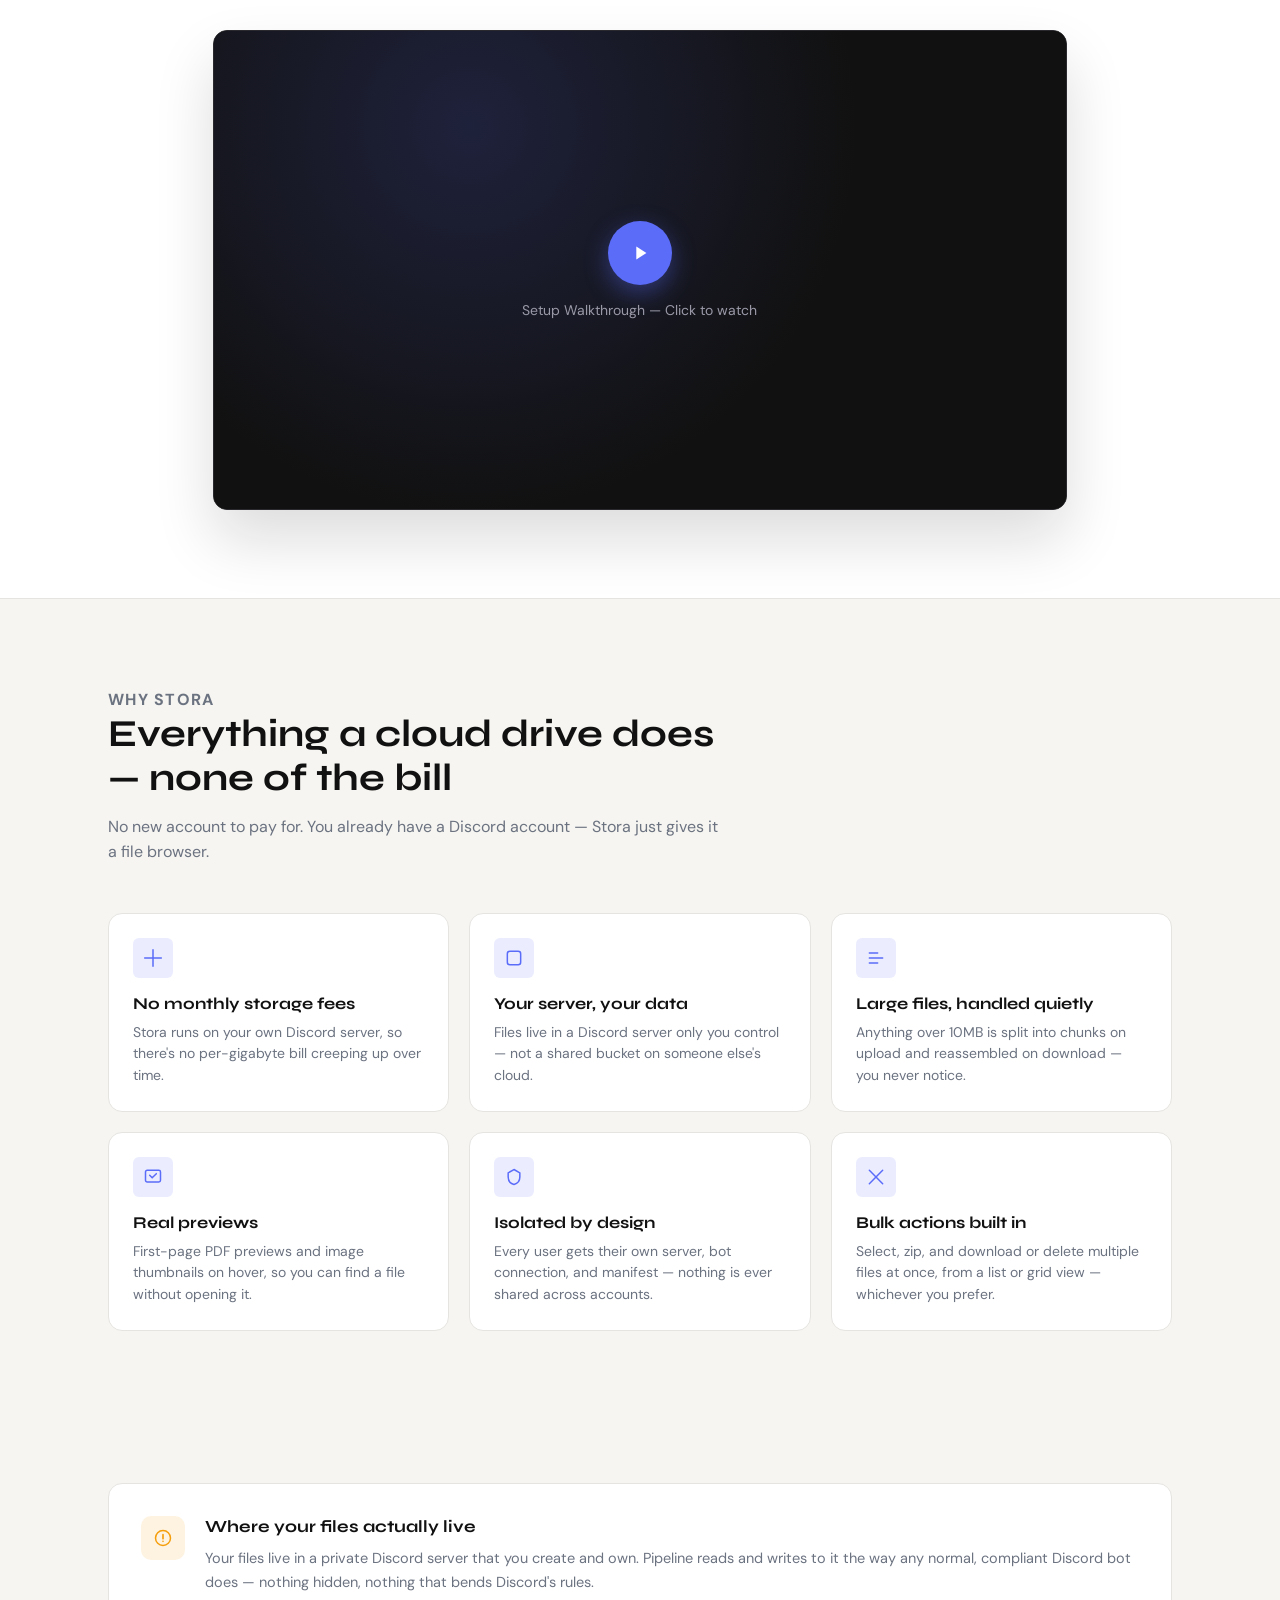
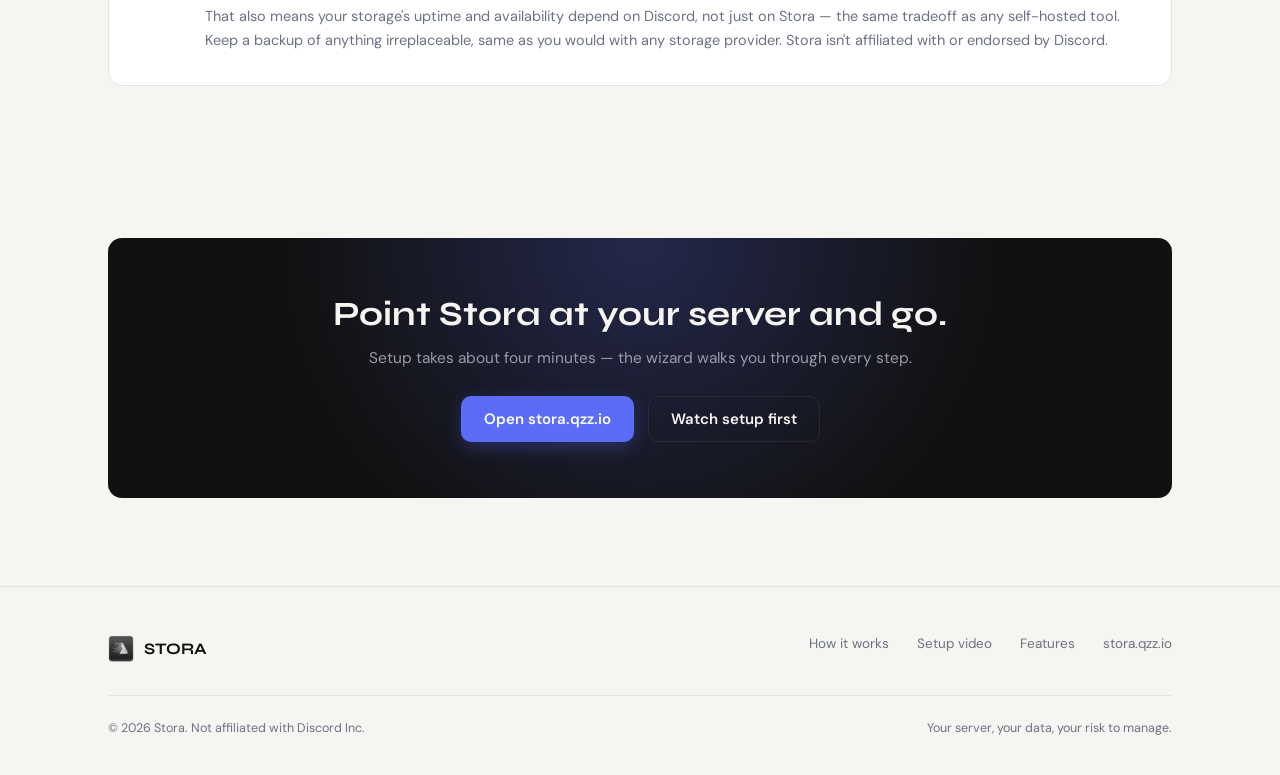
==== commit 52b3bf74: "commit fixed links" ====
--- a/index.html
+++ b/index.html
@@ -25,12 +25,12 @@
       <a href="#how-it-works">How it works</a>
       <a href="#video">Setup</a>
       <a href="#features">Features</a>
-      <a class="btn btn--primary btn--sm landing-nav__cta landing-nav__cta--mobile" href="https://stora.qzz">
+      <a class="btn btn--primary btn--sm landing-nav__cta landing-nav__cta--mobile" href="https://stora.qzz.io">
         Open Stora
       </a>
     </div>
 
-    <a class="btn btn--primary btn--sm landing-nav__cta" href="https://stora.qzz">
+    <a class="btn btn--primary btn--sm landing-nav__cta" href="https://stora.qzz.io">
       Open Stora
     </a>
 
@@ -244,7 +244,7 @@
       <h2>Point Stora at your server and go.</h2>
       <p>Setup takes about four minutes — the wizard walks you through every step.</p>
       <div class="final-cta__actions">
-        <a class="btn btn--primary" href="https://stora.qzz">Open stora.qzz</a>
+        <a class="btn btn--primary" href="https://stora.qzz.io">Open stora.qzz.io</a>
         <a class="btn btn--ghost-dark" href="#video">Watch setup first</a>
       </div>
     </div>
@@ -262,7 +262,7 @@
         <a href="#how-it-works">How it works</a>
         <a href="#video">Setup video</a>
         <a href="#features">Features</a>
-        <a href="https://stora.qzz">stora.qzz</a>
+        <a href="https://stora.qzz.io">stora.qzz.io</a>
       </nav>
     </div>
     <div class="landing-footer__bottom">
